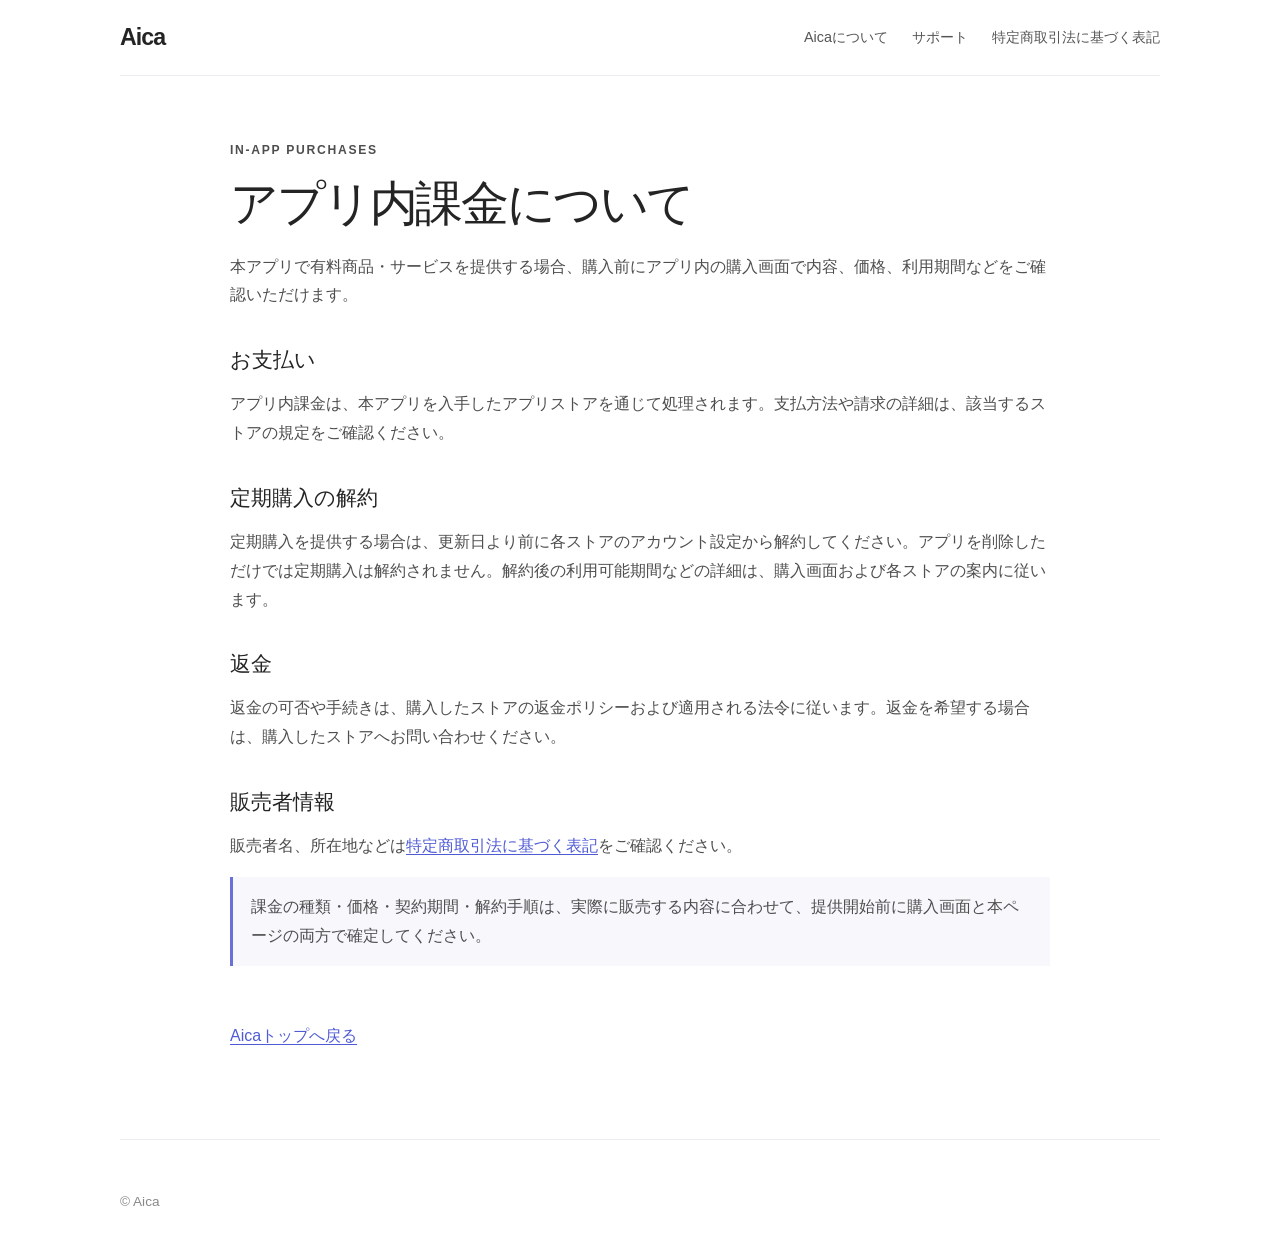
==== billing.html @ 2ad90b41 "仮組み" ====
<!doctype html>
<html lang="ja">
<head>
  <meta charset="utf-8">
  <meta name="viewport" content="width=device-width, initial-scale=1">
  <meta name="description" content="Aica（ai-calendar）のアプリ内課金についてご案内します。">
  <title>アプリ内課金について — Aica</title>
  <link rel="stylesheet" href="style.css">
</head>
<body>
  <header class="site-header">
    <a class="brand" href="index.html">Aica</a>
    <nav aria-label="メインナビゲーション">
      <a href="index.html#about">Aicaについて</a>
      <a href="index.html#support">サポート</a>
      <a href="tokushoho.html">特定商取引法に基づく表記</a>
    </nav>
  </header>
  <main class="document">
    <p class="eyebrow">IN-APP PURCHASES</p>
    <h1>アプリ内課金について</h1>
    <p>本アプリで有料商品・サービスを提供する場合、購入前にアプリ内の購入画面で内容、価格、利用期間などをご確認いただけます。</p>

    <h2>お支払い</h2>
    <p>アプリ内課金は、本アプリを入手したアプリストアを通じて処理されます。支払方法や請求の詳細は、該当するストアの規定をご確認ください。</p>

    <h2>定期購入の解約</h2>
    <p>定期購入を提供する場合は、更新日より前に各ストアのアカウント設定から解約してください。アプリを削除しただけでは定期購入は解約されません。解約後の利用可能期間などの詳細は、購入画面および各ストアの案内に従います。</p>

    <h2>返金</h2>
    <p>返金の可否や手続きは、購入したストアの返金ポリシーおよび適用される法令に従います。返金を希望する場合は、購入したストアへお問い合わせください。</p>

    <h2>販売者情報</h2>
    <p>販売者名、所在地などは<a href="tokushoho.html">特定商取引法に基づく表記</a>をご確認ください。</p>
    <p class="notice">課金の種類・価格・契約期間・解約手順は、実際に販売する内容に合わせて、提供開始前に購入画面と本ページの両方で確定してください。</p>
    <a class="back-link" href="index.html">Aicaトップへ戻る</a>
  </main>
  <footer class="site-footer"><p>© Aica</p></footer>
</body>
</html>
---- style.css ----
:root {
  color-scheme: light;
  font-family: -apple-system, BlinkMacSystemFont, "Segoe UI", "Noto Sans JP", sans-serif;
  color: #242424;
  background: #fff;
  font-synthesis: none;
  text-rendering: optimizeLegibility;
}

* {
  box-sizing: border-box;
}

body {
  margin: 0;
  line-height: 1.8;
}

a {
  color: #4f5bd5;
  text-underline-offset: 0.2em;
}

.site-header,
.site-footer {
  width: min(100% - 48px, 1040px);
  margin: 0 auto;
}

.site-header {
  min-height: 76px;
  display: flex;
  align-items: center;
  justify-content: space-between;
  gap: 24px;
  border-bottom: 1px solid #ededf1;
}

.brand {
  color: #242424;
  font-size: 1.45rem;
  font-weight: 750;
  letter-spacing: -0.04em;
  text-decoration: none;
}

.site-header nav,
.site-footer nav {
  display: flex;
  flex-wrap: wrap;
  gap: 12px 24px;
}

.site-header nav a,
.site-footer nav a {
  color: #555;
  font-size: 0.9rem;
  text-decoration: none;
}

main {
  width: min(100% - 48px, 820px);
  margin: 0 auto;
}

.hero {
  padding: 104px 0 88px;
}

.eyebrow {
  margin: 0 0 10px;
  color: #6971d9;
  font-size: 0.76rem;
  font-weight: 700;
  letter-spacing: 0.14em;
}

h1,
h2,
h3 {
  line-height: 1.35;
}

h1 {
  max-width: 700px;
  margin: 0 0 18px;
  font-size: clamp(2.1rem, 7vw, 3.8rem);
  letter-spacing: -0.05em;
}

.hero > p:last-child {
  color: #666;
  font-size: 1.05rem;
}

.content-section {
  padding: 54px 0;
  border-top: 1px solid #ededf1;
}

.content-section h2 {
  margin: 0 0 18px;
  font-size: 1.8rem;
}

.placeholder {
  min-height: 120px;
}

.support-section p:not(.eyebrow) {
  color: #666;
}

.email {
  font-weight: 600;
}

.site-footer {
  padding: 28px 0 36px;
  border-top: 1px solid #ededf1;
}

.site-footer p {
  margin: 22px 0 0;
  color: #888;
  font-size: 0.85rem;
}

.document {
  padding: 64px 0 88px;
}

.document h1 {
  margin-bottom: 12px;
  font-size: clamp(2rem, 6vw, 3rem);
}

.updated {
  margin: 0 0 40px;
  color: #777;
  font-size: 0.9rem;
}

.document h2 {
  margin: 36px 0 10px;
  font-size: 1.3rem;
}

.document p,
.document li {
  color: #4e4e4e;
}

.document table {
  width: 100%;
  border-collapse: collapse;
  text-align: left;
}

.document th,
.document td {
  padding: 14px 16px;
  border: 1px solid #e5e5e9;
  vertical-align: top;
}

.document th {
  width: 30%;
  background: #f8f8fa;
  font-weight: 600;
}

.notice {
  padding: 16px 18px;
  border-left: 3px solid #6971d9;
  background: #f7f7fc;
}

.back-link {
  display: inline-block;
  margin-top: 40px;
}

@media (max-width: 640px) {
  .site-header,
  .site-footer {
    width: min(100% - 36px, 1040px);
  }

  .site-header {
    align-items: flex-start;
    flex-direction: column;
    justify-content: center;
    padding: 14px 0;
  }

  .site-header nav {
    gap: 8px 18px;
  }

  main {
    width: min(100% - 36px, 820px);
  }

  .hero {
    padding: 72px 0 60px;
  }

  .document {
    padding: 44px 0 64px;
  }

  .document table,
  .document tbody,
  .document tr,
  .document th,
  .document td {
    display: block;
    width: 100%;
  }

  .document th {
    padding-bottom: 6px;
    border-bottom: 0;
  }

  .document td {
    padding-top: 6px;
  }
}
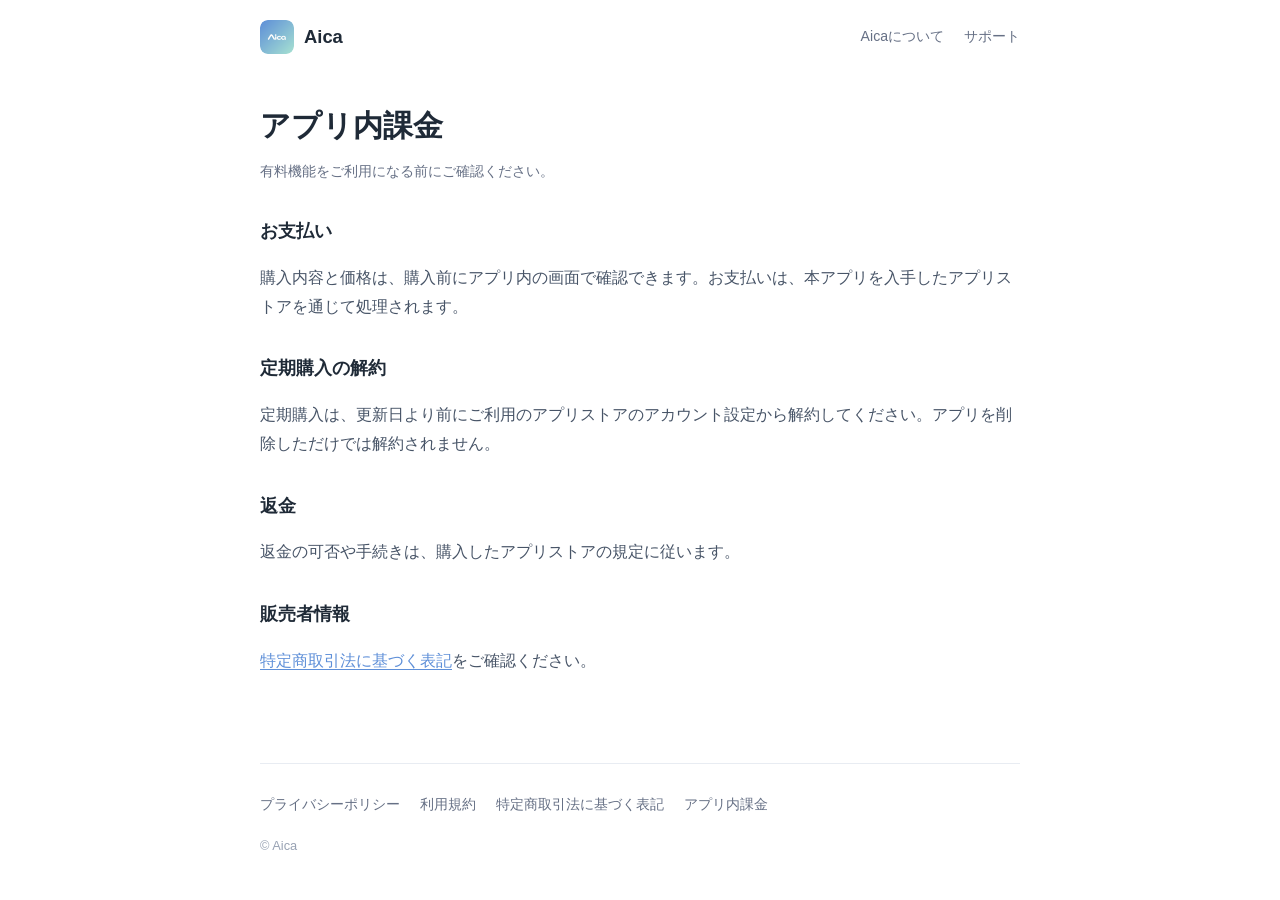
==== commit 160aabed: "調整" ====
--- a/billing.html
+++ b/billing.html
@@ -3,38 +3,45 @@
 <head>
   <meta charset="utf-8">
   <meta name="viewport" content="width=device-width, initial-scale=1">
-  <meta name="description" content="Aica（ai-calendar）のアプリ内課金についてご案内します。">
-  <title>アプリ内課金について — Aica</title>
+  <title>アプリ内課金 — Aica</title>
+  <link rel="icon" href="assets/favicon.png">
+  <link rel="apple-touch-icon" href="assets/apple-touch-icon.png">
   <link rel="stylesheet" href="style.css">
 </head>
 <body>
   <header class="site-header">
-    <a class="brand" href="index.html">Aica</a>
-    <nav aria-label="メインナビゲーション">
+    <a class="brand" href="index.html"><img src="assets/icon.png" alt="">Aica</a>
+    <nav>
       <a href="index.html#about">Aicaについて</a>
       <a href="index.html#support">サポート</a>
-      <a href="tokushoho.html">特定商取引法に基づく表記</a>
     </nav>
   </header>
+
   <main class="document">
-    <p class="eyebrow">IN-APP PURCHASES</p>
-    <h1>アプリ内課金について</h1>
-    <p>本アプリで有料商品・サービスを提供する場合、購入前にアプリ内の購入画面で内容、価格、利用期間などをご確認いただけます。</p>
+    <h1>アプリ内課金</h1>
+    <p class="date">有料機能をご利用になる前にご確認ください。</p>
 
     <h2>お支払い</h2>
-    <p>アプリ内課金は、本アプリを入手したアプリストアを通じて処理されます。支払方法や請求の詳細は、該当するストアの規定をご確認ください。</p>
+    <p>購入内容と価格は、購入前にアプリ内の画面で確認できます。お支払いは、本アプリを入手したアプリストアを通じて処理されます。</p>
 
     <h2>定期購入の解約</h2>
-    <p>定期購入を提供する場合は、更新日より前に各ストアのアカウント設定から解約してください。アプリを削除しただけでは定期購入は解約されません。解約後の利用可能期間などの詳細は、購入画面および各ストアの案内に従います。</p>
+    <p>定期購入は、更新日より前にご利用のアプリストアのアカウント設定から解約してください。アプリを削除しただけでは解約されません。</p>
 
     <h2>返金</h2>
-    <p>返金の可否や手続きは、購入したストアの返金ポリシーおよび適用される法令に従います。返金を希望する場合は、購入したストアへお問い合わせください。</p>
+    <p>返金の可否や手続きは、購入したアプリストアの規定に従います。</p>
 
     <h2>販売者情報</h2>
-    <p>販売者名、所在地などは<a href="tokushoho.html">特定商取引法に基づく表記</a>をご確認ください。</p>
-    <p class="notice">課金の種類・価格・契約期間・解約手順は、実際に販売する内容に合わせて、提供開始前に購入画面と本ページの両方で確定してください。</p>
-    <a class="back-link" href="index.html">Aicaトップへ戻る</a>
+    <p><a href="tokushoho.html">特定商取引法に基づく表記</a>をご確認ください。</p>
   </main>
-  <footer class="site-footer"><p>© Aica</p></footer>
+
+  <footer class="site-footer">
+    <nav>
+      <a href="privacy.html">プライバシーポリシー</a>
+      <a href="terms.html">利用規約</a>
+      <a href="tokushoho.html">特定商取引法に基づく表記</a>
+      <a href="billing.html">アプリ内課金</a>
+    </nav>
+    <p>© Aica</p>
+  </footer>
 </body>
 </html>
--- a/style.css
+++ b/style.css
@@ -1,230 +1,141 @@
 :root {
-  color-scheme: light;
-  font-family: -apple-system, BlinkMacSystemFont, "Segoe UI", "Noto Sans JP", sans-serif;
-  color: #242424;
-  background: #fff;
-  font-synthesis: none;
-  text-rendering: optimizeLegibility;
+  --text: #1f2a37;
+  --muted: #667085;
+  --line: #e8ecf2;
+  --accent: #5e8fd8;
+  --soft: #f6f9fc;
+  font-family: -apple-system, BlinkMacSystemFont, "Hiragino Sans", "Noto Sans JP", sans-serif;
+  color: var(--text);
 }
 
-* {
-  box-sizing: border-box;
-}
+* { box-sizing: border-box; }
 
 body {
   margin: 0;
   line-height: 1.8;
+  background: #fff;
 }
 
-a {
-  color: #4f5bd5;
-  text-underline-offset: 0.2em;
-}
+a { color: var(--accent); text-underline-offset: 0.2em; }
 
 .site-header,
-.site-footer {
-  width: min(100% - 48px, 1040px);
+.site-footer,
+main {
+  width: min(100% - 40px, 760px);
   margin: 0 auto;
 }
 
 .site-header {
-  min-height: 76px;
   display: flex;
   align-items: center;
   justify-content: space-between;
-  gap: 24px;
-  border-bottom: 1px solid #ededf1;
+  gap: 20px;
+  padding: 20px 0;
 }
 
 .brand {
-  color: #242424;
-  font-size: 1.45rem;
-  font-weight: 750;
-  letter-spacing: -0.04em;
+  display: flex;
+  align-items: center;
+  gap: 10px;
+  color: var(--text);
+  font-size: 1.15rem;
+  font-weight: 700;
   text-decoration: none;
 }
+
+.brand img { width: 34px; height: 34px; border-radius: 8px; }
 
 .site-header nav,
 .site-footer nav {
   display: flex;
   flex-wrap: wrap;
-  gap: 12px 24px;
+  gap: 6px 20px;
 }
 
 .site-header nav a,
 .site-footer nav a {
-  color: #555;
-  font-size: 0.9rem;
+  color: var(--muted);
+  font-size: 0.88rem;
   text-decoration: none;
 }
 
-main {
-  width: min(100% - 48px, 820px);
-  margin: 0 auto;
+.site-header nav a:hover,
+.site-footer nav a:hover { color: var(--text); }
+
+.hero {
+  padding: 72px 0 64px;
+  text-align: center;
 }
 
-.hero {
-  padding: 104px 0 88px;
+.hero img {
+  width: 120px;
+  height: 120px;
+  border-radius: 27px;
+  box-shadow: 0 12px 32px rgba(94, 143, 216, 0.25);
 }
 
-.eyebrow {
-  margin: 0 0 10px;
-  color: #6971d9;
-  font-size: 0.76rem;
-  font-weight: 700;
-  letter-spacing: 0.14em;
+.hero h1 {
+  margin: 24px 0 4px;
+  font-size: 2.4rem;
+  letter-spacing: -0.02em;
 }
 
-h1,
-h2,
-h3 {
-  line-height: 1.35;
+.hero p { margin: 0; color: var(--muted); }
+
+.section {
+  padding: 40px 0;
+  border-top: 1px solid var(--line);
 }
 
-h1 {
-  max-width: 700px;
-  margin: 0 0 18px;
-  font-size: clamp(2.1rem, 7vw, 3.8rem);
-  letter-spacing: -0.05em;
+.section h2 { margin: 0 0 14px; font-size: 1.3rem; }
+.section p { margin: 0 0 12px; color: var(--muted); }
+
+.shots {
+  display: grid;
+  grid-template-columns: repeat(auto-fit, minmax(150px, 1fr));
+  gap: 16px;
+  margin-top: 20px;
 }
 
-.hero > p:last-child {
-  color: #666;
-  font-size: 1.05rem;
+.shots div {
+  aspect-ratio: 9 / 19;
+  border: 1px dashed var(--line);
+  border-radius: 20px;
+  background: var(--soft);
 }
 
-.content-section {
-  padding: 54px 0;
-  border-top: 1px solid #ededf1;
-}
+.document { padding: 24px 0 72px; }
+.document h1 { margin: 0 0 6px; font-size: 1.9rem; }
+.document .date { margin: 0 0 32px; color: var(--muted); font-size: 0.88rem; }
+.document h2 { margin: 32px 0 8px; font-size: 1.1rem; }
+.document p,
+.document li { color: #475467; }
 
-.content-section h2 {
-  margin: 0 0 18px;
-  font-size: 1.8rem;
-}
-
-.placeholder {
-  min-height: 120px;
-}
-
-.support-section p:not(.eyebrow) {
-  color: #666;
-}
-
-.email {
-  font-weight: 600;
-}
-
-.site-footer {
-  padding: 28px 0 36px;
-  border-top: 1px solid #ededf1;
-}
-
-.site-footer p {
-  margin: 22px 0 0;
-  color: #888;
-  font-size: 0.85rem;
-}
-
-.document {
-  padding: 64px 0 88px;
-}
-
-.document h1 {
-  margin-bottom: 12px;
-  font-size: clamp(2rem, 6vw, 3rem);
-}
-
-.updated {
-  margin: 0 0 40px;
-  color: #777;
-  font-size: 0.9rem;
-}
-
-.document h2 {
-  margin: 36px 0 10px;
-  font-size: 1.3rem;
-}
-
-.document p,
-.document li {
-  color: #4e4e4e;
-}
-
-.document table {
+table {
   width: 100%;
   border-collapse: collapse;
   text-align: left;
 }
 
-.document th,
-.document td {
+th, td {
   padding: 14px 16px;
-  border: 1px solid #e5e5e9;
+  border-bottom: 1px solid var(--line);
   vertical-align: top;
 }
 
-.document th {
-  width: 30%;
-  background: #f8f8fa;
-  font-weight: 600;
+th { width: 30%; background: var(--soft); font-weight: 600; }
+
+.site-footer {
+  padding: 28px 0 40px;
+  border-top: 1px solid var(--line);
 }
 
-.notice {
-  padding: 16px 18px;
-  border-left: 3px solid #6971d9;
-  background: #f7f7fc;
+.site-footer p { margin: 16px 0 0; color: #98a2b3; font-size: 0.8rem; }
+
+@media (max-width: 600px) {
+  .site-header { flex-direction: column; align-items: flex-start; gap: 10px; }
+  .hero { padding: 48px 0 44px; }
+  table, tbody, tr, th, td { display: block; width: 100%; }
+  th { padding-bottom: 4px; border-bottom: 0; }
+  td { padding-top: 4px; }
 }
-
-.back-link {
-  display: inline-block;
-  margin-top: 40px;
-}
-
-@media (max-width: 640px) {
-  .site-header,
-  .site-footer {
-    width: min(100% - 36px, 1040px);
-  }
-
-  .site-header {
-    align-items: flex-start;
-    flex-direction: column;
-    justify-content: center;
-    padding: 14px 0;
-  }
-
-  .site-header nav {
-    gap: 8px 18px;
-  }
-
-  main {
-    width: min(100% - 36px, 820px);
-  }
-
-  .hero {
-    padding: 72px 0 60px;
-  }
-
-  .document {
-    padding: 44px 0 64px;
-  }
-
-  .document table,
-  .document tbody,
-  .document tr,
-  .document th,
-  .document td {
-    display: block;
-    width: 100%;
-  }
-
-  .document th {
-    padding-bottom: 6px;
-    border-bottom: 0;
-  }
-
-  .document td {
-    padding-top: 6px;
-  }
-}
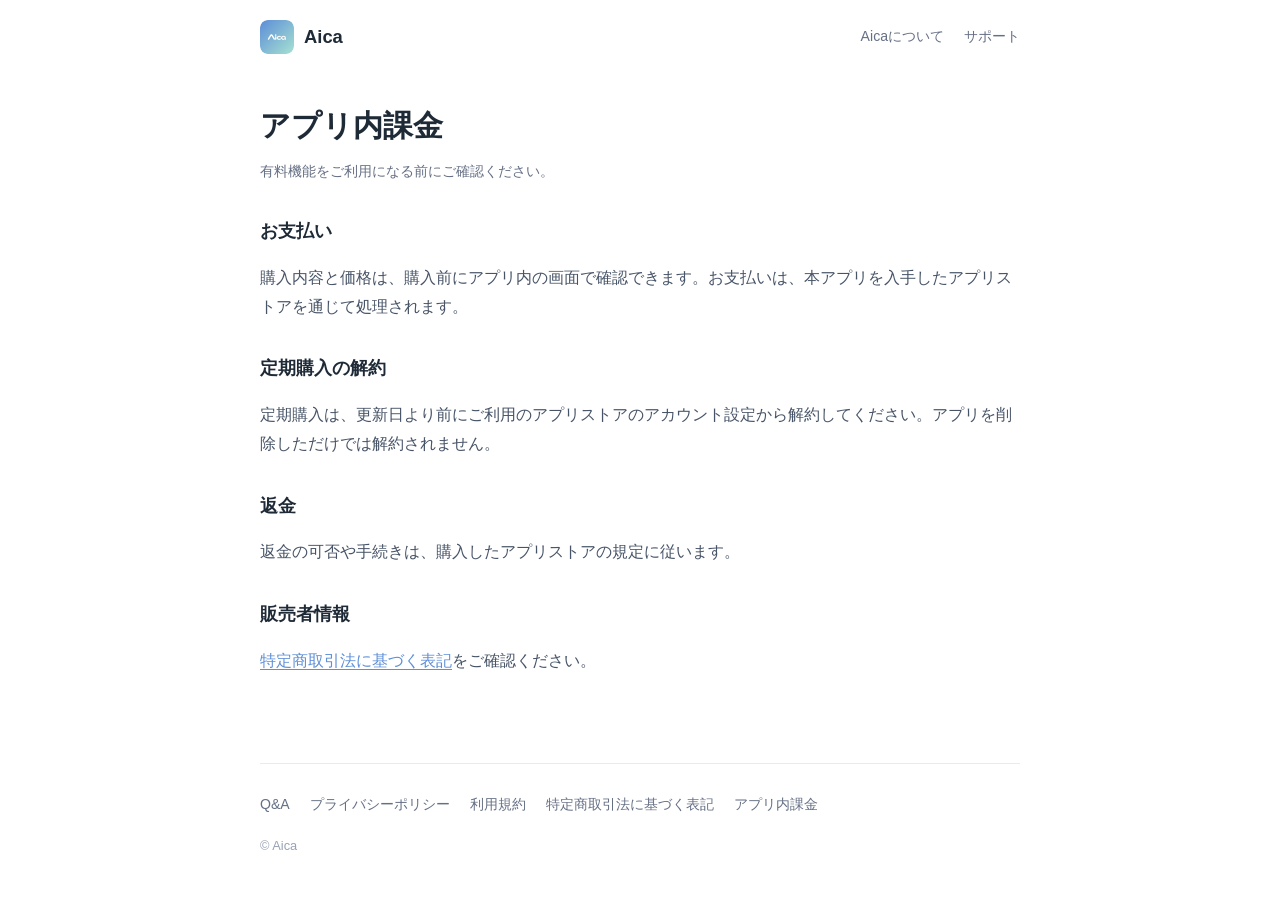
==== commit 0fe069e0: "QA" ====
--- a/billing.html
+++ b/billing.html
@@ -36,6 +36,7 @@
 
   <footer class="site-footer">
     <nav>
+      <a href="qa.html">Q&amp;A</a>
       <a href="privacy.html">プライバシーポリシー</a>
       <a href="terms.html">利用規約</a>
       <a href="tokushoho.html">特定商取引法に基づく表記</a>
--- a/style.css
+++ b/style.css
@@ -90,20 +90,6 @@
 .section h2 { margin: 0 0 14px; font-size: 1.3rem; }
 .section p { margin: 0 0 12px; color: var(--muted); }
 
-.shots {
-  display: grid;
-  grid-template-columns: repeat(auto-fit, minmax(150px, 1fr));
-  gap: 16px;
-  margin-top: 20px;
-}
-
-.shots div {
-  aspect-ratio: 9 / 19;
-  border: 1px dashed var(--line);
-  border-radius: 20px;
-  background: var(--soft);
-}
-
 .document { padding: 24px 0 72px; }
 .document h1 { margin: 0 0 6px; font-size: 1.9rem; }
 .document .date { margin: 0 0 32px; color: var(--muted); font-size: 0.88rem; }
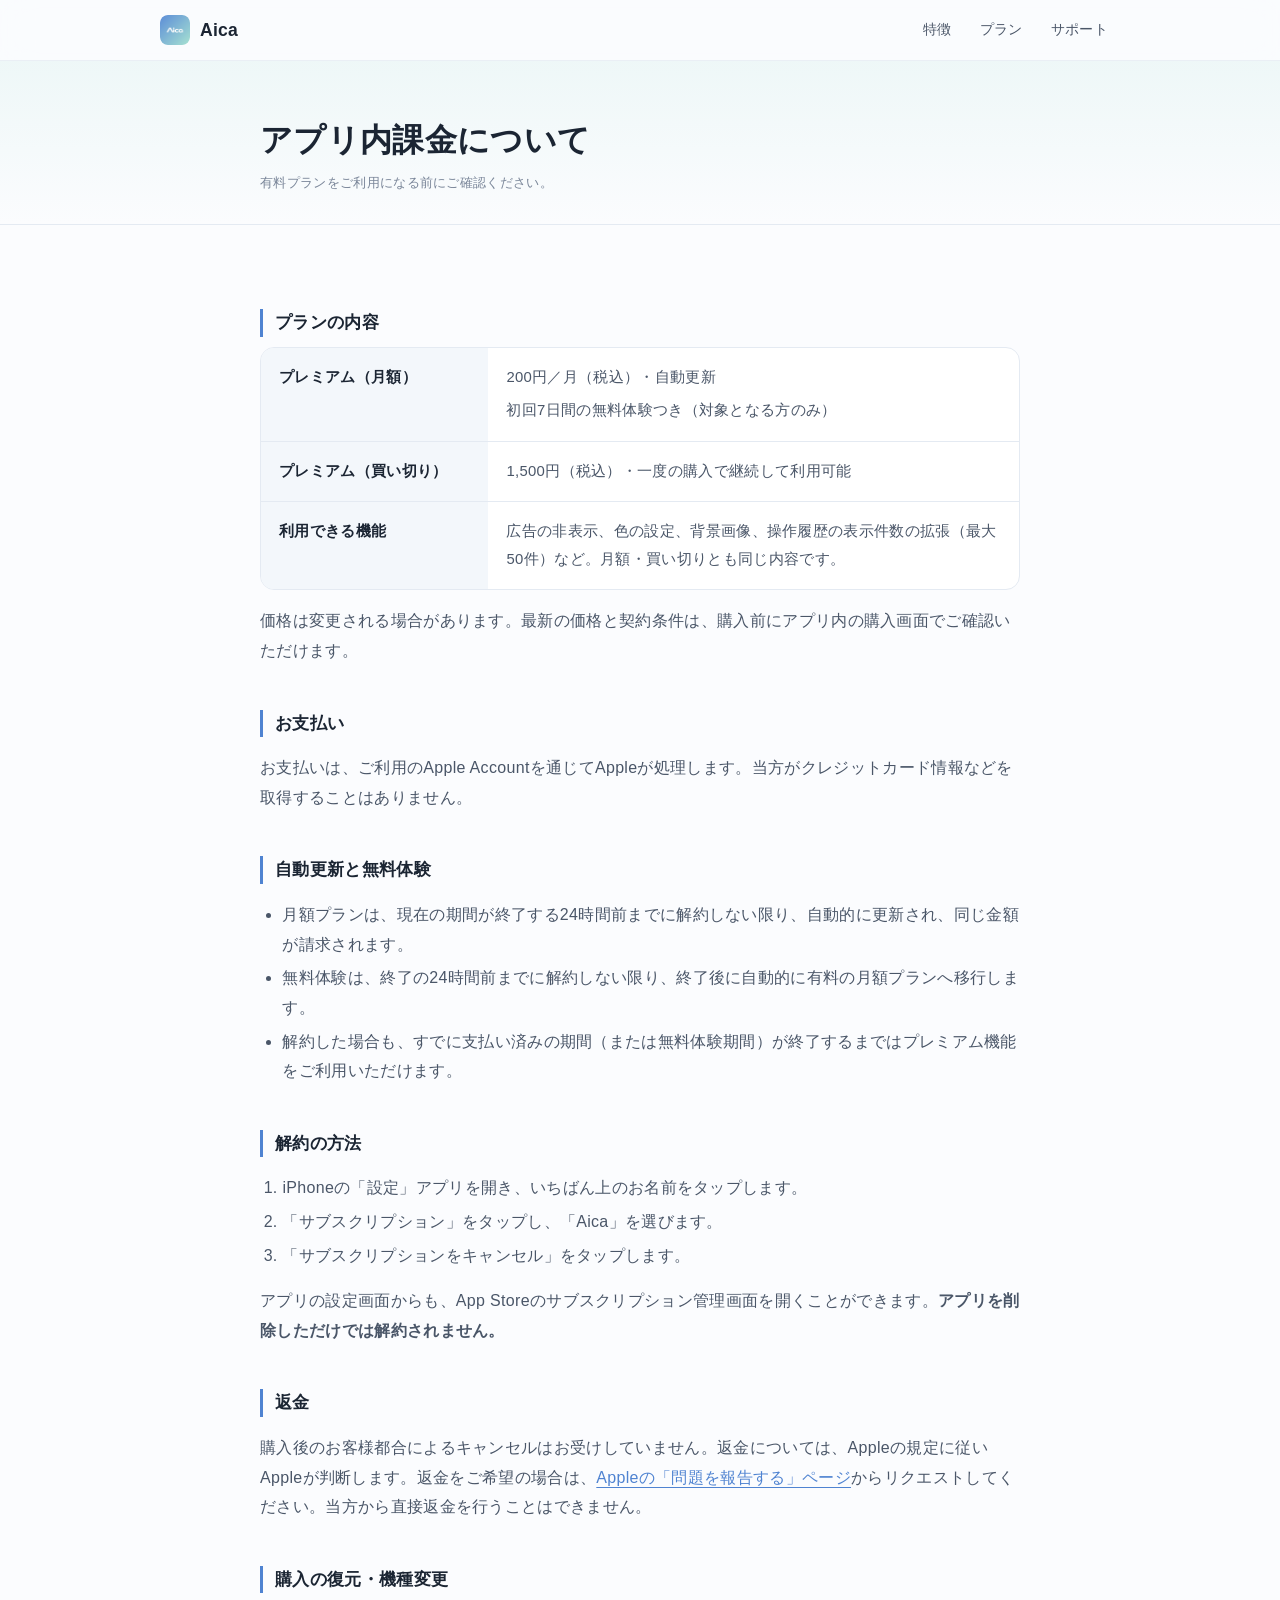
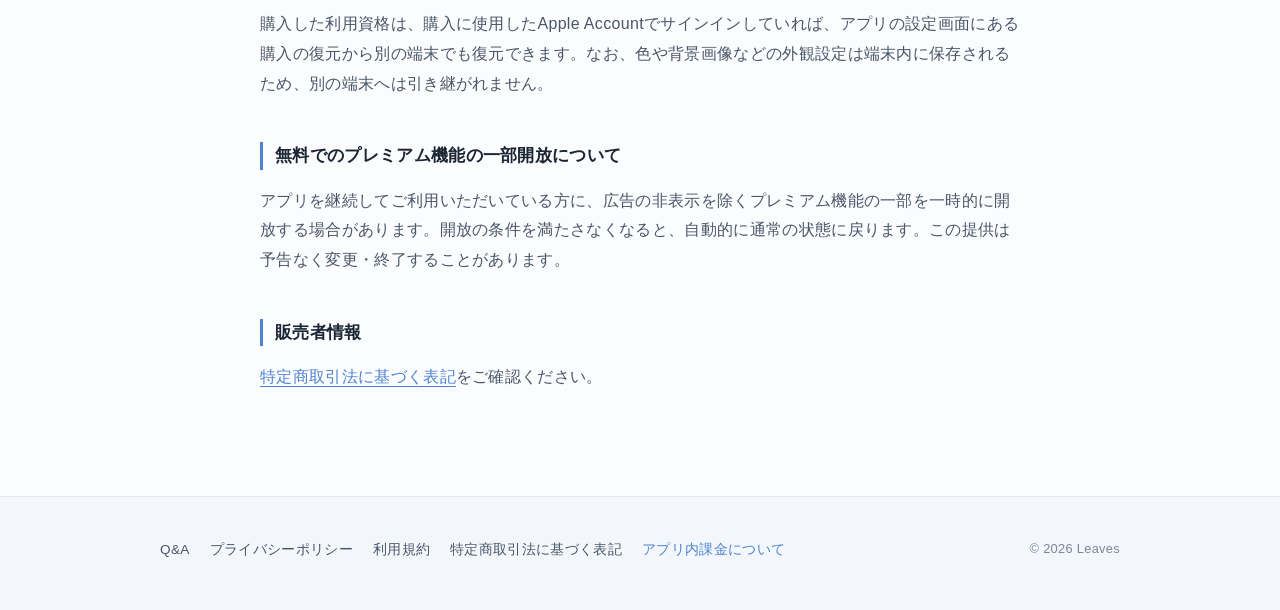
==== commit 697c45c2: "いい感じに修正" ====
--- a/billing.html
+++ b/billing.html
@@ -3,46 +3,84 @@
 <head>
   <meta charset="utf-8">
   <meta name="viewport" content="width=device-width, initial-scale=1">
-  <title>アプリ内課金 — Aica</title>
+  <meta name="description" content="Aicaのプラン、自動更新、解約、返金、購入の復元についてのご案内です。">
+  <title>アプリ内課金について — Aica</title>
   <link rel="icon" href="assets/favicon.png">
   <link rel="apple-touch-icon" href="assets/apple-touch-icon.png">
   <link rel="stylesheet" href="style.css">
 </head>
 <body>
   <header class="site-header">
-    <a class="brand" href="index.html"><img src="assets/icon.png" alt="">Aica</a>
-    <nav>
-      <a href="index.html#about">Aicaについて</a>
-      <a href="index.html#support">サポート</a>
-    </nav>
+    <div class="wrap">
+      <a class="brand" href="index.html"><img src="assets/icon.png" alt="">Aica</a>
+      <nav>
+        <a href="index.html#features">特徴</a>
+        <a href="index.html#plans">プラン</a>
+        <a href="index.html#support">サポート</a>
+      </nav>
+    </div>
   </header>
 
-  <main class="document">
-    <h1>アプリ内課金</h1>
-    <p class="date">有料機能をご利用になる前にご確認ください。</p>
+  <div class="doc-hero">
+    <div class="wrap-narrow">
+      <h1>アプリ内課金について</h1>
+      <p class="date">有料プランをご利用になる前にご確認ください。</p>
+    </div>
+  </div>
+
+  <main class="wrap-narrow document">
+    <h2>プランの内容</h2>
+    <table>
+      <tbody>
+        <tr><th scope="row">プレミアム（月額）</th><td><p>200円／月（税込）・自動更新</p><p>初回7日間の無料体験つき（対象となる方のみ）</p></td></tr>
+        <tr><th scope="row">プレミアム（買い切り）</th><td><p>1,500円（税込）・一度の購入で継続して利用可能</p></td></tr>
+        <tr><th scope="row">利用できる機能</th><td><p>広告の非表示、色の設定、背景画像、操作履歴の表示件数の拡張（最大50件）など。月額・買い切りとも同じ内容です。</p></td></tr>
+      </tbody>
+    </table>
+    <p>価格は変更される場合があります。最新の価格と契約条件は、購入前にアプリ内の購入画面でご確認いただけます。</p>
 
     <h2>お支払い</h2>
-    <p>購入内容と価格は、購入前にアプリ内の画面で確認できます。お支払いは、本アプリを入手したアプリストアを通じて処理されます。</p>
+    <p>お支払いは、ご利用のApple Accountを通じてAppleが処理します。当方がクレジットカード情報などを取得することはありません。</p>
 
-    <h2>定期購入の解約</h2>
-    <p>定期購入は、更新日より前にご利用のアプリストアのアカウント設定から解約してください。アプリを削除しただけでは解約されません。</p>
+    <h2>自動更新と無料体験</h2>
+    <ul>
+      <li>月額プランは、現在の期間が終了する24時間前までに解約しない限り、自動的に更新され、同じ金額が請求されます。</li>
+      <li>無料体験は、終了の24時間前までに解約しない限り、終了後に自動的に有料の月額プランへ移行します。</li>
+      <li>解約した場合も、すでに支払い済みの期間（または無料体験期間）が終了するまではプレミアム機能をご利用いただけます。</li>
+    </ul>
+
+    <h2>解約の方法</h2>
+    <ol>
+      <li>iPhoneの「設定」アプリを開き、いちばん上のお名前をタップします。</li>
+      <li>「サブスクリプション」をタップし、「Aica」を選びます。</li>
+      <li>「サブスクリプションをキャンセル」をタップします。</li>
+    </ol>
+    <p>アプリの設定画面からも、App Storeのサブスクリプション管理画面を開くことができます。<strong>アプリを削除しただけでは解約されません。</strong></p>
 
     <h2>返金</h2>
-    <p>返金の可否や手続きは、購入したアプリストアの規定に従います。</p>
+    <p>購入後のお客様都合によるキャンセルはお受けしていません。返金については、Appleの規定に従いAppleが判断します。返金をご希望の場合は、<a href="https://reportaproblem.apple.com/">Appleの「問題を報告する」ページ</a>からリクエストしてください。当方から直接返金を行うことはできません。</p>
+
+    <h2>購入の復元・機種変更</h2>
+    <p>購入した利用資格は、購入に使用したApple Accountでサインインしていれば、アプリの設定画面にある購入の復元から別の端末でも復元できます。なお、色や背景画像などの外観設定は端末内に保存されるため、別の端末へは引き継がれません。</p>
+
+    <h2>無料でのプレミアム機能の一部開放について</h2>
+    <p>アプリを継続してご利用いただいている方に、広告の非表示を除くプレミアム機能の一部を一時的に開放する場合があります。開放の条件を満たさなくなると、自動的に通常の状態に戻ります。この提供は予告なく変更・終了することがあります。</p>
 
     <h2>販売者情報</h2>
     <p><a href="tokushoho.html">特定商取引法に基づく表記</a>をご確認ください。</p>
   </main>
 
   <footer class="site-footer">
-    <nav>
-      <a href="qa.html">Q&amp;A</a>
-      <a href="privacy.html">プライバシーポリシー</a>
-      <a href="terms.html">利用規約</a>
-      <a href="tokushoho.html">特定商取引法に基づく表記</a>
-      <a href="billing.html">アプリ内課金</a>
-    </nav>
-    <p>© Aica</p>
+    <div class="wrap">
+      <nav>
+        <a href="qa.html">Q&amp;A</a>
+        <a href="privacy.html">プライバシーポリシー</a>
+        <a href="terms.html">利用規約</a>
+        <a href="tokushoho.html">特定商取引法に基づく表記</a>
+        <a href="billing.html" aria-current="page">アプリ内課金について</a>
+      </nav>
+      <p class="copy">© 2026 Leaves</p>
+    </div>
   </footer>
 </body>
 </html>
--- a/style.css
+++ b/style.css
@@ -1,36 +1,74 @@
 :root {
-  --text: #1f2a37;
-  --muted: #667085;
-  --line: #e8ecf2;
-  --accent: #5e8fd8;
-  --soft: #f6f9fc;
-  font-family: -apple-system, BlinkMacSystemFont, "Hiragino Sans", "Noto Sans JP", sans-serif;
+  --bg: #fbfcfe;
+  --surface: #ffffff;
+  --surface-soft: #f3f7fb;
+  --text: #1b2533;
+  --text-sub: #4a5668;
+  --muted: #7a8699;
+  --line: #e4eaf2;
+  --accent: #4f83d1;
+  --accent-strong: #3a6cb8;
+  --mint: #8fd6c8;
+  --grad: linear-gradient(135deg, #6492d8 0%, #84b9d6 55%, #a3e0d4 100%);
+  --shadow: 0 1px 2px rgba(27, 37, 51, 0.04), 0 8px 24px rgba(27, 37, 51, 0.06);
+  --radius: 18px;
+  color-scheme: light;
+  font-family: -apple-system, BlinkMacSystemFont, "Hiragino Sans", "Hiragino Kaku Gothic ProN", "Noto Sans JP", sans-serif;
   color: var(--text);
 }
 
+@media (prefers-color-scheme: dark) {
+  :root {
+    --bg: #0e131a;
+    --surface: #161d27;
+    --surface-soft: #1b2430;
+    --text: #e8eef6;
+    --text-sub: #b4c0cf;
+    --muted: #8593a5;
+    --line: #253041;
+    --accent: #85b2f0;
+    --accent-strong: #a6c8f7;
+    --shadow: 0 1px 2px rgba(0, 0, 0, 0.3), 0 8px 24px rgba(0, 0, 0, 0.25);
+    color-scheme: dark;
+  }
+}
+
 * { box-sizing: border-box; }
+
+html { scroll-behavior: smooth; -webkit-text-size-adjust: 100%; }
 
 body {
   margin: 0;
-  line-height: 1.8;
-  background: #fff;
-}
-
-a { color: var(--accent); text-underline-offset: 0.2em; }
-
-.site-header,
-.site-footer,
-main {
-  width: min(100% - 40px, 760px);
-  margin: 0 auto;
-}
-
+  background: var(--bg);
+  color: var(--text);
+  line-height: 1.85;
+  font-feature-settings: "palt";
+  letter-spacing: 0.02em;
+}
+
+a { color: var(--accent); text-underline-offset: 0.22em; }
+a:hover { color: var(--accent-strong); }
+
+.wrap { width: min(100% - 32px, 960px); margin: 0 auto; }
+.wrap-narrow { width: min(100% - 32px, 760px); margin: 0 auto; }
+
+/* ---------- header ---------- */
 .site-header {
+  position: sticky;
+  top: 0;
+  z-index: 10;
+  background: color-mix(in srgb, var(--bg) 80%, transparent);
+  backdrop-filter: saturate(180%) blur(16px);
+  -webkit-backdrop-filter: saturate(180%) blur(16px);
+  border-bottom: 1px solid color-mix(in srgb, var(--line) 70%, transparent);
+}
+
+.site-header .wrap {
   display: flex;
   align-items: center;
   justify-content: space-between;
-  gap: 20px;
-  padding: 20px 0;
+  gap: 16px;
+  height: 60px;
 }
 
 .brand {
@@ -38,90 +76,304 @@
   align-items: center;
   gap: 10px;
   color: var(--text);
-  font-size: 1.15rem;
+  font-size: 1.1rem;
   font-weight: 700;
+  letter-spacing: 0.01em;
   text-decoration: none;
 }
-
-.brand img { width: 34px; height: 34px; border-radius: 8px; }
-
-.site-header nav,
-.site-footer nav {
+.brand:hover { color: var(--text); }
+.brand img { width: 30px; height: 30px; border-radius: 8px; }
+
+.site-header nav { display: flex; gap: 4px; }
+.site-header nav a {
+  padding: 6px 12px;
+  border-radius: 999px;
+  color: var(--text-sub);
+  font-size: 0.86rem;
+  text-decoration: none;
+  transition: background 0.15s, color 0.15s;
+}
+.site-header nav a:hover { background: var(--surface-soft); color: var(--text); }
+
+/* ---------- hero ---------- */
+.hero {
+  position: relative;
+  overflow: hidden;
+  padding: 88px 0 80px;
+  text-align: center;
+}
+.hero::before {
+  content: "";
+  position: absolute;
+  inset: -40% -10% auto;
+  height: 120%;
+  background:
+    radial-gradient(40% 50% at 30% 40%, rgba(100, 146, 216, 0.22), transparent 70%),
+    radial-gradient(40% 50% at 70% 50%, rgba(163, 224, 212, 0.28), transparent 70%);
+  pointer-events: none;
+}
+.hero > * { position: relative; }
+
+.hero-icon {
+  width: 128px;
+  height: 128px;
+  border-radius: 29px;
+  box-shadow: 0 18px 40px rgba(100, 146, 216, 0.35);
+}
+
+.hero h1 {
+  margin: 28px 0 10px;
+  font-size: clamp(1.9rem, 5vw, 2.8rem);
+  line-height: 1.35;
+  letter-spacing: 0;
+}
+.hero h1 .grad {
+  background: var(--grad);
+  -webkit-background-clip: text;
+  background-clip: text;
+  color: transparent;
+}
+.hero .lead {
+  margin: 0 auto;
+  max-width: 34em;
+  color: var(--text-sub);
+  font-size: 1.02rem;
+}
+.hero .req {
+  margin: 20px 0 0;
+  color: var(--muted);
+  font-size: 0.8rem;
+}
+
+/* ---------- sections ---------- */
+.section { padding: 72px 0; }
+.section + .section { border-top: 1px solid var(--line); }
+.section-head { margin: 0 0 32px; text-align: center; }
+.eyebrow {
+  margin: 0 0 6px;
+  color: var(--accent);
+  font-size: 0.75rem;
+  font-weight: 700;
+  letter-spacing: 0.16em;
+  text-transform: uppercase;
+}
+.section h2 { margin: 0; font-size: clamp(1.35rem, 3.2vw, 1.7rem); line-height: 1.5; }
+.section-head p { margin: 10px auto 0; max-width: 36em; color: var(--text-sub); }
+
+.features {
+  display: grid;
+  grid-template-columns: repeat(2, minmax(0, 1fr));
+  gap: 16px;
+}
+.card {
+  padding: 24px;
+  border: 1px solid var(--line);
+  border-radius: var(--radius);
+  background: var(--surface);
+  box-shadow: var(--shadow);
+}
+.card h3 { margin: 14px 0 6px; font-size: 1.02rem; }
+.card p { margin: 0; color: var(--text-sub); font-size: 0.92rem; line-height: 1.8; }
+.card-icon {
+  display: grid;
+  place-items: center;
+  width: 44px;
+  height: 44px;
+  border-radius: 12px;
+  background: var(--grad);
+  color: #fff;
+}
+.card-icon svg { width: 22px; height: 22px; }
+
+/* plans */
+.plans {
+  display: grid;
+  grid-template-columns: repeat(auto-fit, minmax(240px, 1fr));
+  gap: 16px;
+}
+.plan { display: flex; flex-direction: column; }
+.plan .plan-name { margin: 0; color: var(--muted); font-size: 0.86rem; font-weight: 600; }
+.plan .price { margin: 6px 0 4px; font-size: 1.9rem; font-weight: 700; letter-spacing: 0; }
+.plan .price small { margin-left: 4px; color: var(--muted); font-size: 0.85rem; font-weight: 500; }
+.plan ul { margin: 14px 0 0; padding: 0; list-style: none; color: var(--text-sub); font-size: 0.9rem; }
+.plan li { position: relative; padding-left: 22px; }
+.plan li + li { margin-top: 4px; }
+.plan li::before {
+  content: "";
+  position: absolute;
+  left: 2px;
+  top: 0.62em;
+  width: 10px;
+  height: 6px;
+  border-left: 2px solid var(--accent);
+  border-bottom: 2px solid var(--accent);
+  transform: rotate(-45deg);
+}
+.plan.featured { border-color: transparent; background: linear-gradient(var(--surface), var(--surface)) padding-box, var(--grad) border-box; border: 1.5px solid transparent; }
+.badge {
+  align-self: flex-start;
+  margin-bottom: 10px;
+  padding: 2px 10px;
+  border-radius: 999px;
+  background: var(--grad);
+  color: #fff;
+  font-size: 0.72rem;
+  font-weight: 700;
+}
+.note { margin: 18px 0 0; color: var(--muted); font-size: 0.82rem; text-align: center; }
+
+/* support */
+.support-box {
+  display: grid;
+  gap: 12px;
+  grid-template-columns: repeat(auto-fit, minmax(260px, 1fr));
+}
+.link-card {
   display: flex;
-  flex-wrap: wrap;
-  gap: 6px 20px;
-}
-
-.site-header nav a,
-.site-footer nav a {
-  color: var(--muted);
-  font-size: 0.88rem;
+  align-items: center;
+  gap: 16px;
+  color: var(--text);
   text-decoration: none;
-}
-
-.site-header nav a:hover,
-.site-footer nav a:hover { color: var(--text); }
-
-.hero {
-  padding: 72px 0 64px;
-  text-align: center;
-}
-
-.hero img {
-  width: 120px;
-  height: 120px;
-  border-radius: 27px;
-  box-shadow: 0 12px 32px rgba(94, 143, 216, 0.25);
-}
-
-.hero h1 {
-  margin: 24px 0 4px;
-  font-size: 2.4rem;
-  letter-spacing: -0.02em;
-}
-
-.hero p { margin: 0; color: var(--muted); }
-
-.section {
-  padding: 40px 0;
-  border-top: 1px solid var(--line);
-}
-
-.section h2 { margin: 0 0 14px; font-size: 1.3rem; }
-.section p { margin: 0 0 12px; color: var(--muted); }
-
-.document { padding: 24px 0 72px; }
-.document h1 { margin: 0 0 6px; font-size: 1.9rem; }
-.document .date { margin: 0 0 32px; color: var(--muted); font-size: 0.88rem; }
-.document h2 { margin: 32px 0 8px; font-size: 1.1rem; }
-.document p,
-.document li { color: #475467; }
+  transition: transform 0.15s, border-color 0.15s;
+}
+.link-card:hover { color: var(--text); border-color: var(--accent); transform: translateY(-1px); }
+.link-card .card-icon { flex: none; }
+.link-card strong { display: block; font-size: 0.98rem; }
+.link-card span { display: block; color: var(--muted); font-size: 0.84rem; word-break: break-all; }
+
+/* ---------- documents ---------- */
+.doc-hero {
+  padding: 56px 0 28px;
+  border-bottom: 1px solid var(--line);
+  background: linear-gradient(180deg, color-mix(in srgb, var(--mint) 12%, transparent), transparent);
+}
+.doc-hero h1 { margin: 0; font-size: clamp(1.55rem, 4vw, 2rem); line-height: 1.45; }
+.doc-hero .date { margin: 8px 0 0; color: var(--muted); font-size: 0.84rem; }
+
+.document { padding: 40px 0 88px; }
+.document > p:first-child { margin-top: 0; }
+.document h2 {
+  margin: 44px 0 10px;
+  padding-left: 12px;
+  border-left: 3px solid var(--accent);
+  font-size: 1.08rem;
+  line-height: 1.6;
+}
+.document h3 { margin: 22px 0 6px; font-size: 0.98rem; }
+.document p, .document li { color: var(--text-sub); }
+.document ul, .document ol { padding-left: 1.4em; }
+.document li + li { margin-top: 4px; }
+.document .callout {
+  margin: 20px 0;
+  padding: 16px 18px;
+  border-radius: 14px;
+  background: var(--surface-soft);
+  color: var(--text-sub);
+  font-size: 0.93rem;
+}
+.document .callout p { margin: 0; }
+.document .callout p + p { margin-top: 6px; }
+
+.toc {
+  margin: 0 0 8px;
+  padding: 18px 22px;
+  border: 1px solid var(--line);
+  border-radius: 14px;
+  background: var(--surface);
+}
+.toc p { margin: 0 0 6px; color: var(--muted); font-size: 0.8rem; font-weight: 700; letter-spacing: 0.08em; }
+.toc ol { margin: 0; padding-left: 1.3em; font-size: 0.9rem; columns: 2; column-gap: 28px; }
+.toc a { color: var(--text-sub); text-decoration: none; }
+.toc a:hover { color: var(--accent); }
+
+.document h2[id] { scroll-margin-top: 80px; }
 
 table {
   width: 100%;
-  border-collapse: collapse;
+  border-collapse: separate;
+  border-spacing: 0;
+  overflow: hidden;
+  border: 1px solid var(--line);
+  border-radius: 14px;
+  background: var(--surface);
   text-align: left;
-}
-
-th, td {
-  padding: 14px 16px;
-  border-bottom: 1px solid var(--line);
-  vertical-align: top;
-}
-
-th { width: 30%; background: var(--soft); font-weight: 600; }
-
+  font-size: 0.93rem;
+}
+th, td { padding: 16px 18px; vertical-align: top; }
+tr + tr th, tr + tr td { border-top: 1px solid var(--line); }
+th { width: 30%; background: var(--surface-soft); color: var(--text); font-weight: 600; }
+td { color: var(--text-sub); }
+td p { margin: 0; }
+td p + p { margin-top: 6px; }
+
+/* FAQ */
+.faq { display: grid; gap: 10px; }
+.faq details {
+  border: 1px solid var(--line);
+  border-radius: 14px;
+  background: var(--surface);
+  transition: border-color 0.15s;
+}
+.faq details[open] { border-color: color-mix(in srgb, var(--accent) 45%, var(--line)); }
+.faq summary {
+  position: relative;
+  display: flex;
+  gap: 12px;
+  padding: 16px 48px 16px 18px;
+  cursor: pointer;
+  font-weight: 600;
+  line-height: 1.6;
+  list-style: none;
+}
+.faq summary::-webkit-details-marker { display: none; }
+.faq summary::before { content: "Q"; flex: none; color: var(--accent); font-weight: 800; }
+.faq summary::after {
+  content: "";
+  position: absolute;
+  right: 20px;
+  top: 50%;
+  width: 8px;
+  height: 8px;
+  margin-top: -6px;
+  border-right: 2px solid var(--muted);
+  border-bottom: 2px solid var(--muted);
+  transform: rotate(45deg);
+  transition: transform 0.2s;
+}
+.faq details[open] summary::after { transform: rotate(-135deg); margin-top: -2px; }
+.faq .answer { display: flex; gap: 12px; margin: 0; padding: 0 18px 18px; color: var(--text-sub); }
+.faq .answer::before { content: "A"; flex: none; color: var(--mint); font-weight: 800; }
+.faq-group { margin: 36px 0 12px; color: var(--muted); font-size: 0.82rem; font-weight: 700; letter-spacing: 0.08em; }
+.faq-group:first-child { margin-top: 0; }
+
+/* ---------- footer ---------- */
 .site-footer {
-  padding: 28px 0 40px;
+  padding: 40px 0 48px;
   border-top: 1px solid var(--line);
-}
-
-.site-footer p { margin: 16px 0 0; color: #98a2b3; font-size: 0.8rem; }
+  background: var(--surface-soft);
+}
+.site-footer .wrap { display: flex; flex-wrap: wrap; justify-content: space-between; gap: 20px; }
+.site-footer nav { display: flex; flex-wrap: wrap; gap: 6px 20px; }
+.site-footer nav a { color: var(--text-sub); font-size: 0.85rem; text-decoration: none; }
+.site-footer nav a:hover, .site-footer nav a[aria-current="page"] { color: var(--accent); }
+.site-footer .copy { margin: 0; color: var(--muted); font-size: 0.8rem; }
 
 @media (max-width: 600px) {
-  .site-header { flex-direction: column; align-items: flex-start; gap: 10px; }
-  .hero { padding: 48px 0 44px; }
+  .site-header nav a { padding: 6px 8px; font-size: 0.8rem; }
+  .hero { padding: 60px 0 56px; }
+  .hero-icon { width: 104px; height: 104px; border-radius: 24px; }
+  .section { padding: 56px 0; }
+  .toc ol { columns: 1; }
+  .features { grid-template-columns: 1fr; }
   table, tbody, tr, th, td { display: block; width: 100%; }
-  th { padding-bottom: 4px; border-bottom: 0; }
-  td { padding-top: 4px; }
-}
+  th { padding-bottom: 2px; background: transparent; color: var(--muted); font-size: 0.82rem; }
+  td { padding-top: 0; }
+  tr + tr th { border-top: 1px solid var(--line); }
+  tr + tr td { border-top: 0; }
+  .site-footer .wrap { flex-direction: column; }
+}
+
+@media (prefers-reduced-motion: reduce) {
+  html { scroll-behavior: auto; }
+  * { transition: none !important; }
+}
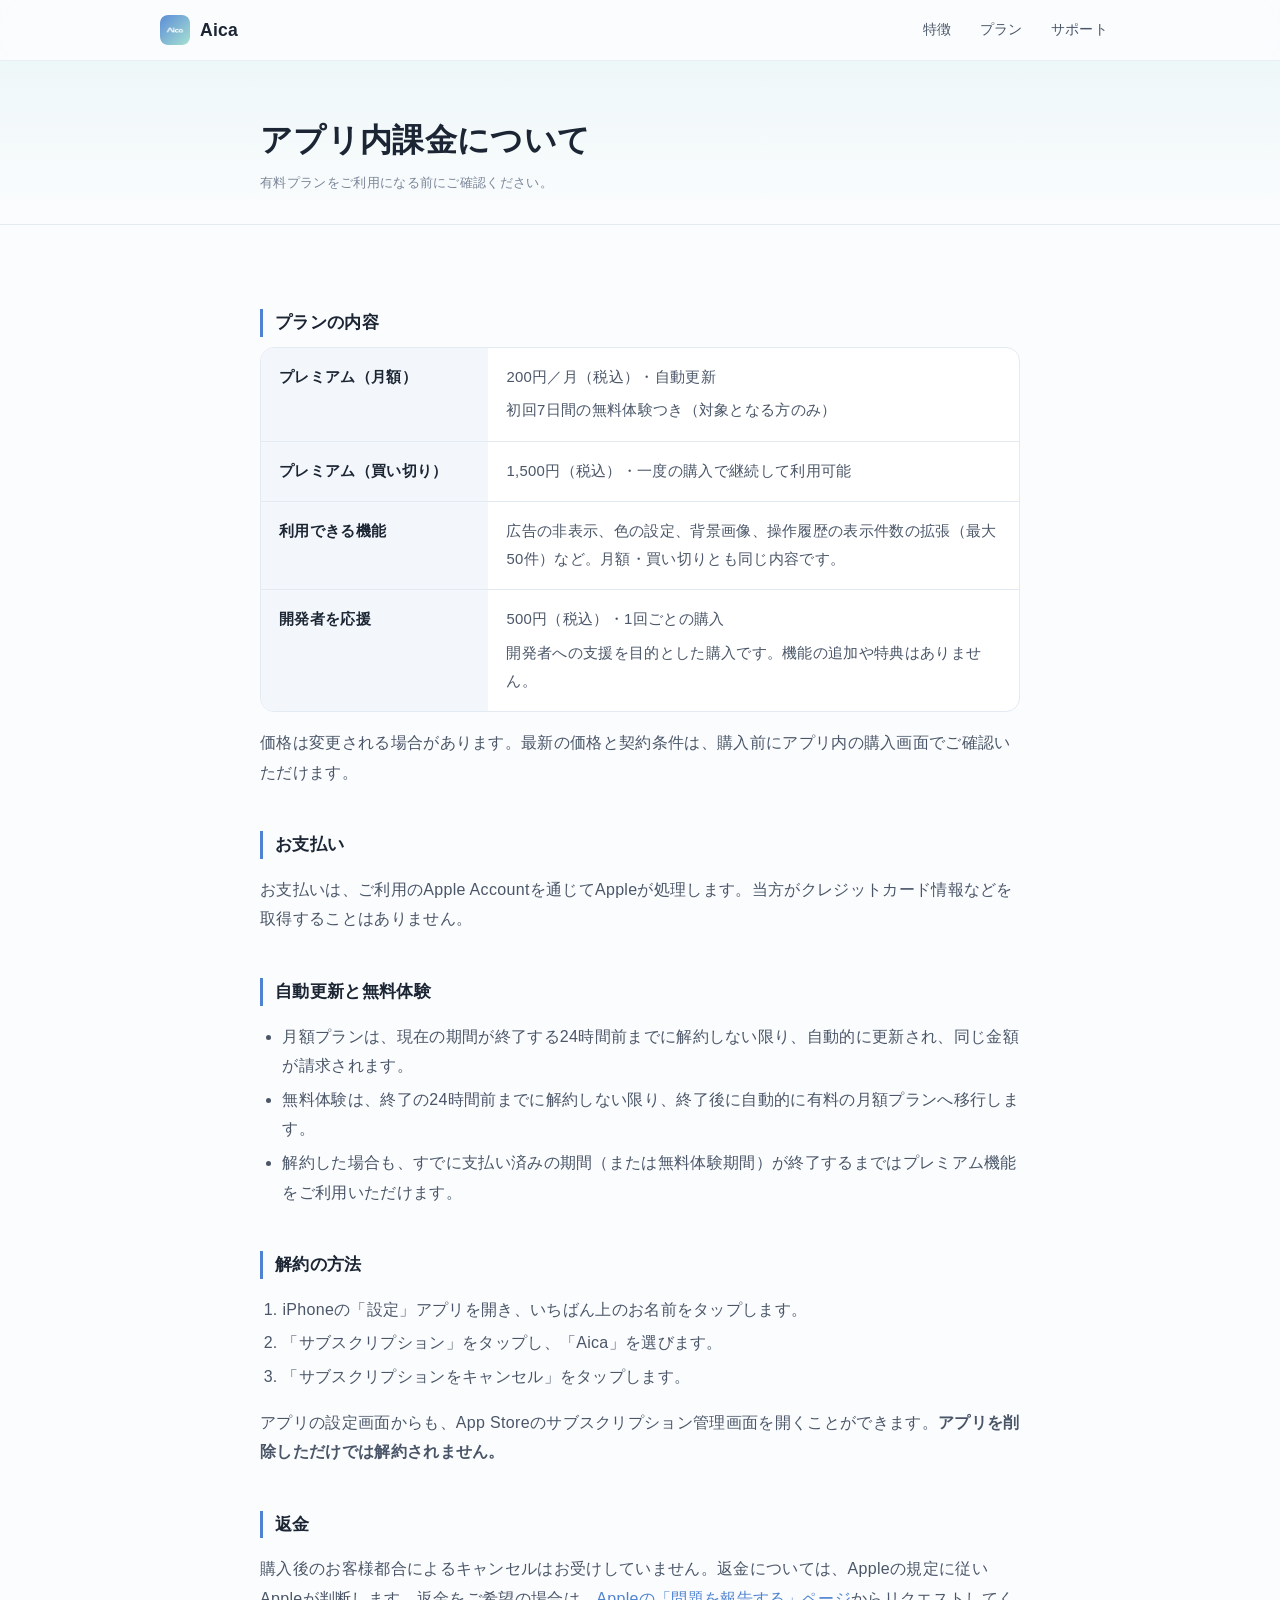
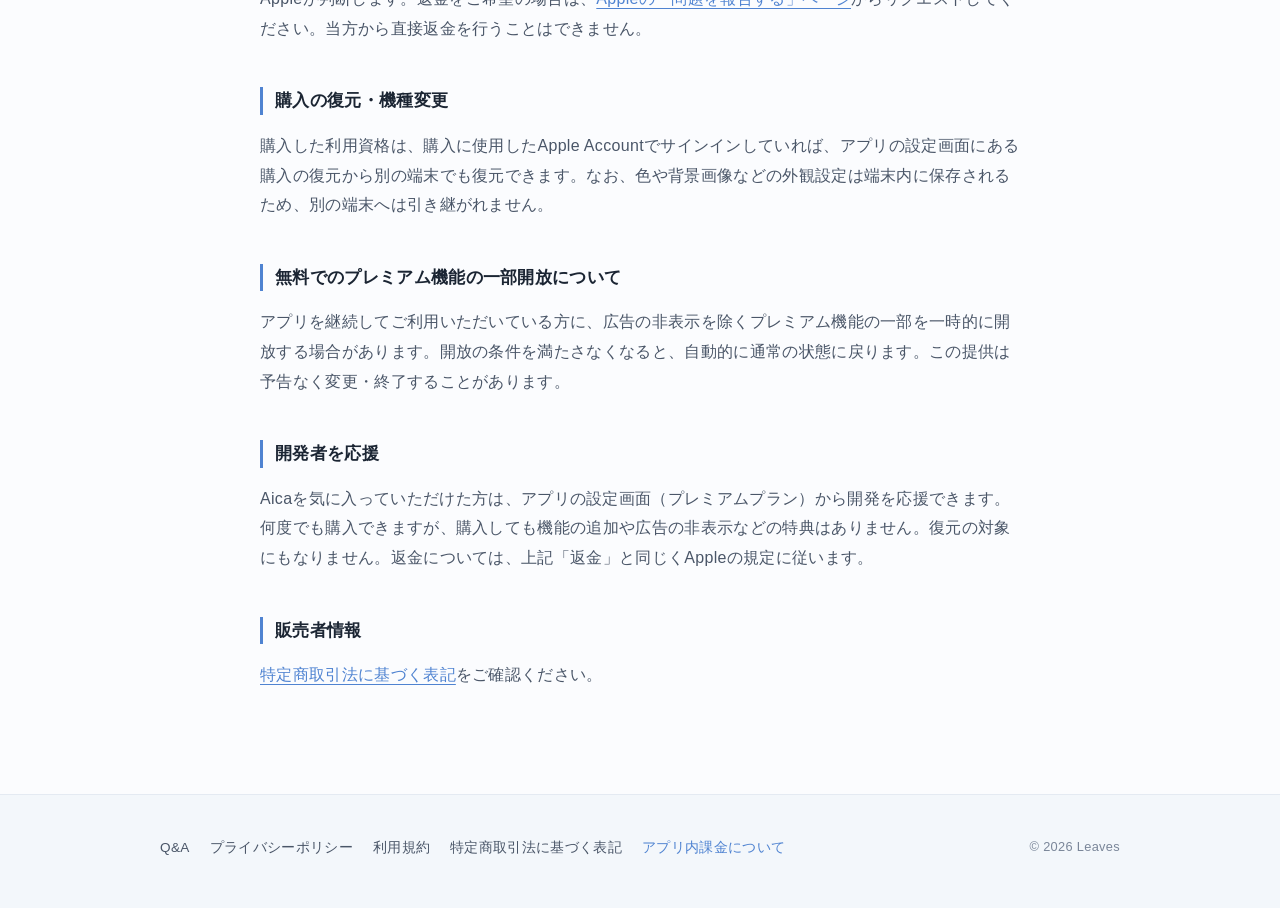
==== commit 72d5e23d: "文言修正" ====
--- a/billing.html
+++ b/billing.html
@@ -35,6 +35,7 @@
         <tr><th scope="row">プレミアム（月額）</th><td><p>200円／月（税込）・自動更新</p><p>初回7日間の無料体験つき（対象となる方のみ）</p></td></tr>
         <tr><th scope="row">プレミアム（買い切り）</th><td><p>1,500円（税込）・一度の購入で継続して利用可能</p></td></tr>
         <tr><th scope="row">利用できる機能</th><td><p>広告の非表示、色の設定、背景画像、操作履歴の表示件数の拡張（最大50件）など。月額・買い切りとも同じ内容です。</p></td></tr>
+        <tr><th scope="row">開発者を応援</th><td><p>500円（税込）・1回ごとの購入</p><p>開発者への支援を目的とした購入です。機能の追加や特典はありません。</p></td></tr>
       </tbody>
     </table>
     <p>価格は変更される場合があります。最新の価格と契約条件は、購入前にアプリ内の購入画面でご確認いただけます。</p>
@@ -66,6 +67,9 @@
     <h2>無料でのプレミアム機能の一部開放について</h2>
     <p>アプリを継続してご利用いただいている方に、広告の非表示を除くプレミアム機能の一部を一時的に開放する場合があります。開放の条件を満たさなくなると、自動的に通常の状態に戻ります。この提供は予告なく変更・終了することがあります。</p>
 
+    <h2>開発者を応援</h2>
+    <p>Aicaを気に入っていただけた方は、アプリの設定画面（プレミアムプラン）から開発を応援できます。何度でも購入できますが、購入しても機能の追加や広告の非表示などの特典はありません。復元の対象にもなりません。返金については、上記「返金」と同じくAppleの規定に従います。</p>
+
     <h2>販売者情報</h2>
     <p><a href="tokushoho.html">特定商取引法に基づく表記</a>をご確認ください。</p>
   </main>
--- a/style.css
+++ b/style.css
@@ -31,6 +31,10 @@
     --shadow: 0 1px 2px rgba(0, 0, 0, 0.3), 0 8px 24px rgba(0, 0, 0, 0.25);
     color-scheme: dark;
   }
+  .site-header { background: rgba(14, 19, 26, 0.85); }
+  @supports (background: color-mix(in srgb, red 50%, transparent)) {
+    .site-header { background: color-mix(in srgb, var(--bg) 80%, transparent); }
+  }
 }
 
 * { box-sizing: border-box; }
@@ -57,9 +61,11 @@
   position: sticky;
   top: 0;
   z-index: 10;
+  background: rgba(251, 252, 254, 0.85);
   background: color-mix(in srgb, var(--bg) 80%, transparent);
   backdrop-filter: saturate(180%) blur(16px);
   -webkit-backdrop-filter: saturate(180%) blur(16px);
+  border-bottom: 1px solid var(--line);
   border-bottom: 1px solid color-mix(in srgb, var(--line) 70%, transparent);
 }
 
@@ -188,7 +194,7 @@
 /* plans */
 .plans {
   display: grid;
-  grid-template-columns: repeat(auto-fit, minmax(240px, 1fr));
+  grid-template-columns: repeat(3, minmax(0, 1fr));
   gap: 16px;
 }
 .plan { display: flex; flex-direction: column; }
@@ -222,11 +228,34 @@
 }
 .note { margin: 18px 0 0; color: var(--muted); font-size: 0.82rem; text-align: center; }
 
+/* roadmap */
+.roadmap {
+  display: grid;
+  grid-template-columns: repeat(3, minmax(0, 1fr));
+  gap: 16px;
+  margin: 0;
+  padding: 0;
+  list-style: none;
+}
+.roadmap .card { position: relative; }
+.roadmap h3 { margin: 12px 0 6px; font-size: 1rem; line-height: 1.6; }
+.roadmap p { margin: 0; color: var(--text-sub); font-size: 0.9rem; line-height: 1.8; }
+.status {
+  display: inline-block;
+  padding: 2px 10px;
+  border: 1px solid var(--accent);
+  border: 1px solid color-mix(in srgb, var(--accent) 40%, var(--line));
+  border-radius: 999px;
+  color: var(--accent);
+  font-size: 0.72rem;
+  font-weight: 700;
+}
+
 /* support */
 .support-box {
   display: grid;
   gap: 12px;
-  grid-template-columns: repeat(auto-fit, minmax(260px, 1fr));
+  grid-template-columns: repeat(2, minmax(0, 1fr));
 }
 .link-card {
   display: flex;
@@ -245,7 +274,7 @@
 .doc-hero {
   padding: 56px 0 28px;
   border-bottom: 1px solid var(--line);
-  background: linear-gradient(180deg, color-mix(in srgb, var(--mint) 12%, transparent), transparent);
+  background: linear-gradient(180deg, rgba(143, 214, 200, 0.12), transparent);
 }
 .doc-hero h1 { margin: 0; font-size: clamp(1.55rem, 4vw, 2rem); line-height: 1.45; }
 .doc-hero .date { margin: 8px 0 0; color: var(--muted); font-size: 0.84rem; }
@@ -314,7 +343,7 @@
   background: var(--surface);
   transition: border-color 0.15s;
 }
-.faq details[open] { border-color: color-mix(in srgb, var(--accent) 45%, var(--line)); }
+.faq details[open] { border-color: var(--accent); border-color: color-mix(in srgb, var(--accent) 45%, var(--line)); }
 .faq summary {
   position: relative;
   display: flex;
@@ -358,13 +387,17 @@
 .site-footer nav a:hover, .site-footer nav a[aria-current="page"] { color: var(--accent); }
 .site-footer .copy { margin: 0; color: var(--muted); font-size: 0.8rem; }
 
+@media (max-width: 860px) {
+  .roadmap, .plans { grid-template-columns: 1fr; max-width: 520px; margin-left: auto; margin-right: auto; }
+}
+
 @media (max-width: 600px) {
   .site-header nav a { padding: 6px 8px; font-size: 0.8rem; }
   .hero { padding: 60px 0 56px; }
   .hero-icon { width: 104px; height: 104px; border-radius: 24px; }
   .section { padding: 56px 0; }
   .toc ol { columns: 1; }
-  .features { grid-template-columns: 1fr; }
+  .features, .support-box { grid-template-columns: 1fr; }
   table, tbody, tr, th, td { display: block; width: 100%; }
   th { padding-bottom: 2px; background: transparent; color: var(--muted); font-size: 0.82rem; }
   td { padding-top: 0; }
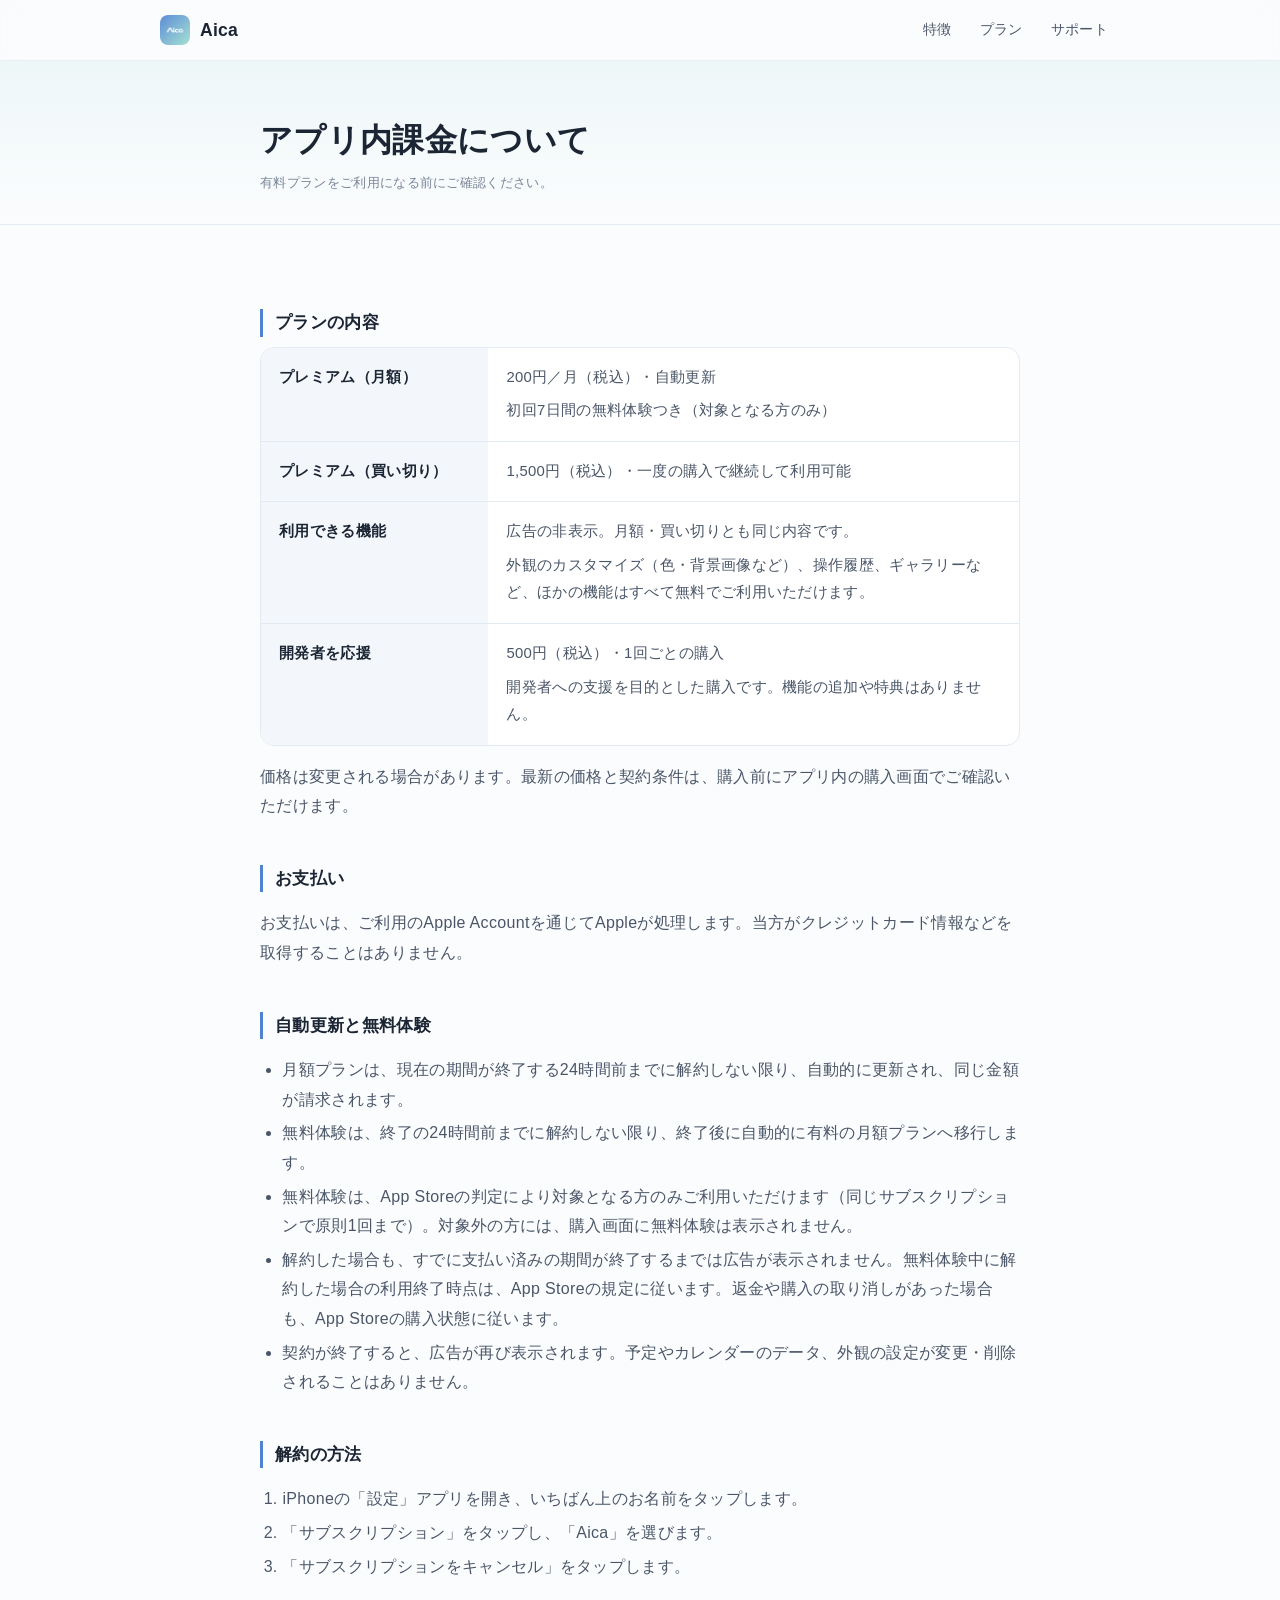
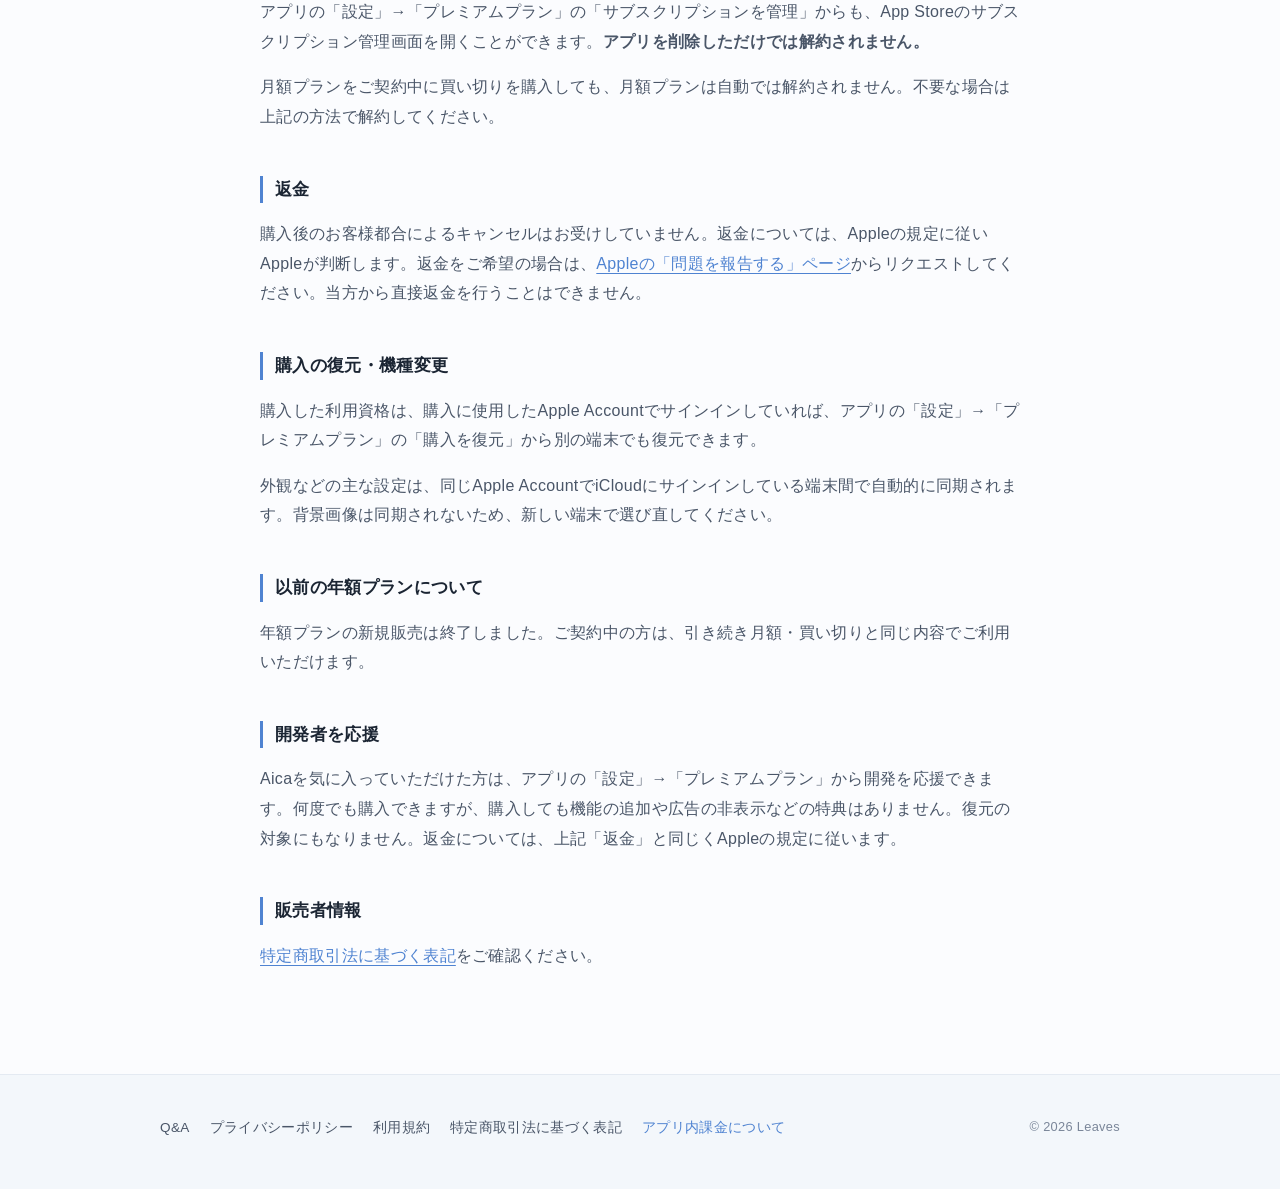
==== commit 1dcf0e1e: "課金仕様を現行に合わせて更新 プレミアムを広告の非表示のみに変更、準プレミアムの記述を削除、 iCloud同期・無料体験・買い切り購入時の注意などを追記  Co-Authored-By: Claude" ====
--- a/billing.html
+++ b/billing.html
@@ -34,7 +34,7 @@
       <tbody>
         <tr><th scope="row">プレミアム（月額）</th><td><p>200円／月（税込）・自動更新</p><p>初回7日間の無料体験つき（対象となる方のみ）</p></td></tr>
         <tr><th scope="row">プレミアム（買い切り）</th><td><p>1,500円（税込）・一度の購入で継続して利用可能</p></td></tr>
-        <tr><th scope="row">利用できる機能</th><td><p>広告の非表示、色の設定、背景画像、操作履歴の表示件数の拡張（最大50件）など。月額・買い切りとも同じ内容です。</p></td></tr>
+        <tr><th scope="row">利用できる機能</th><td><p>広告の非表示。月額・買い切りとも同じ内容です。</p><p>外観のカスタマイズ（色・背景画像など）、操作履歴、ギャラリーなど、ほかの機能はすべて無料でご利用いただけます。</p></td></tr>
         <tr><th scope="row">開発者を応援</th><td><p>500円（税込）・1回ごとの購入</p><p>開発者への支援を目的とした購入です。機能の追加や特典はありません。</p></td></tr>
       </tbody>
     </table>
@@ -47,7 +47,9 @@
     <ul>
       <li>月額プランは、現在の期間が終了する24時間前までに解約しない限り、自動的に更新され、同じ金額が請求されます。</li>
       <li>無料体験は、終了の24時間前までに解約しない限り、終了後に自動的に有料の月額プランへ移行します。</li>
-      <li>解約した場合も、すでに支払い済みの期間（または無料体験期間）が終了するまではプレミアム機能をご利用いただけます。</li>
+      <li>無料体験は、App Storeの判定により対象となる方のみご利用いただけます（同じサブスクリプションで原則1回まで）。対象外の方には、購入画面に無料体験は表示されません。</li>
+      <li>解約した場合も、すでに支払い済みの期間が終了するまでは広告が表示されません。無料体験中に解約した場合の利用終了時点は、App Storeの規定に従います。返金や購入の取り消しがあった場合も、App Storeの購入状態に従います。</li>
+      <li>契約が終了すると、広告が再び表示されます。予定やカレンダーのデータ、外観の設定が変更・削除されることはありません。</li>
     </ul>
 
     <h2>解約の方法</h2>
@@ -56,19 +58,21 @@
       <li>「サブスクリプション」をタップし、「Aica」を選びます。</li>
       <li>「サブスクリプションをキャンセル」をタップします。</li>
     </ol>
-    <p>アプリの設定画面からも、App Storeのサブスクリプション管理画面を開くことができます。<strong>アプリを削除しただけでは解約されません。</strong></p>
+    <p>アプリの「設定」→「プレミアムプラン」の「サブスクリプションを管理」からも、App Storeのサブスクリプション管理画面を開くことができます。<strong>アプリを削除しただけでは解約されません。</strong></p>
+    <p>月額プランをご契約中に買い切りを購入しても、月額プランは自動では解約されません。不要な場合は上記の方法で解約してください。</p>
 
     <h2>返金</h2>
     <p>購入後のお客様都合によるキャンセルはお受けしていません。返金については、Appleの規定に従いAppleが判断します。返金をご希望の場合は、<a href="https://reportaproblem.apple.com/">Appleの「問題を報告する」ページ</a>からリクエストしてください。当方から直接返金を行うことはできません。</p>
 
     <h2>購入の復元・機種変更</h2>
-    <p>購入した利用資格は、購入に使用したApple Accountでサインインしていれば、アプリの設定画面にある購入の復元から別の端末でも復元できます。なお、色や背景画像などの外観設定は端末内に保存されるため、別の端末へは引き継がれません。</p>
+    <p>購入した利用資格は、購入に使用したApple Accountでサインインしていれば、アプリの「設定」→「プレミアムプラン」の「購入を復元」から別の端末でも復元できます。</p>
+    <p>外観などの主な設定は、同じApple AccountでiCloudにサインインしている端末間で自動的に同期されます。背景画像は同期されないため、新しい端末で選び直してください。</p>
 
-    <h2>無料でのプレミアム機能の一部開放について</h2>
-    <p>アプリを継続してご利用いただいている方に、広告の非表示を除くプレミアム機能の一部を一時的に開放する場合があります。開放の条件を満たさなくなると、自動的に通常の状態に戻ります。この提供は予告なく変更・終了することがあります。</p>
+    <h2>以前の年額プランについて</h2>
+    <p>年額プランの新規販売は終了しました。ご契約中の方は、引き続き月額・買い切りと同じ内容でご利用いただけます。</p>
 
     <h2>開発者を応援</h2>
-    <p>Aicaを気に入っていただけた方は、アプリの設定画面（プレミアムプラン）から開発を応援できます。何度でも購入できますが、購入しても機能の追加や広告の非表示などの特典はありません。復元の対象にもなりません。返金については、上記「返金」と同じくAppleの規定に従います。</p>
+    <p>Aicaを気に入っていただけた方は、アプリの「設定」→「プレミアムプラン」から開発を応援できます。何度でも購入できますが、購入しても機能の追加や広告の非表示などの特典はありません。復元の対象にもなりません。返金については、上記「返金」と同じくAppleの規定に従います。</p>
 
     <h2>販売者情報</h2>
     <p><a href="tokushoho.html">特定商取引法に基づく表記</a>をご確認ください。</p>
